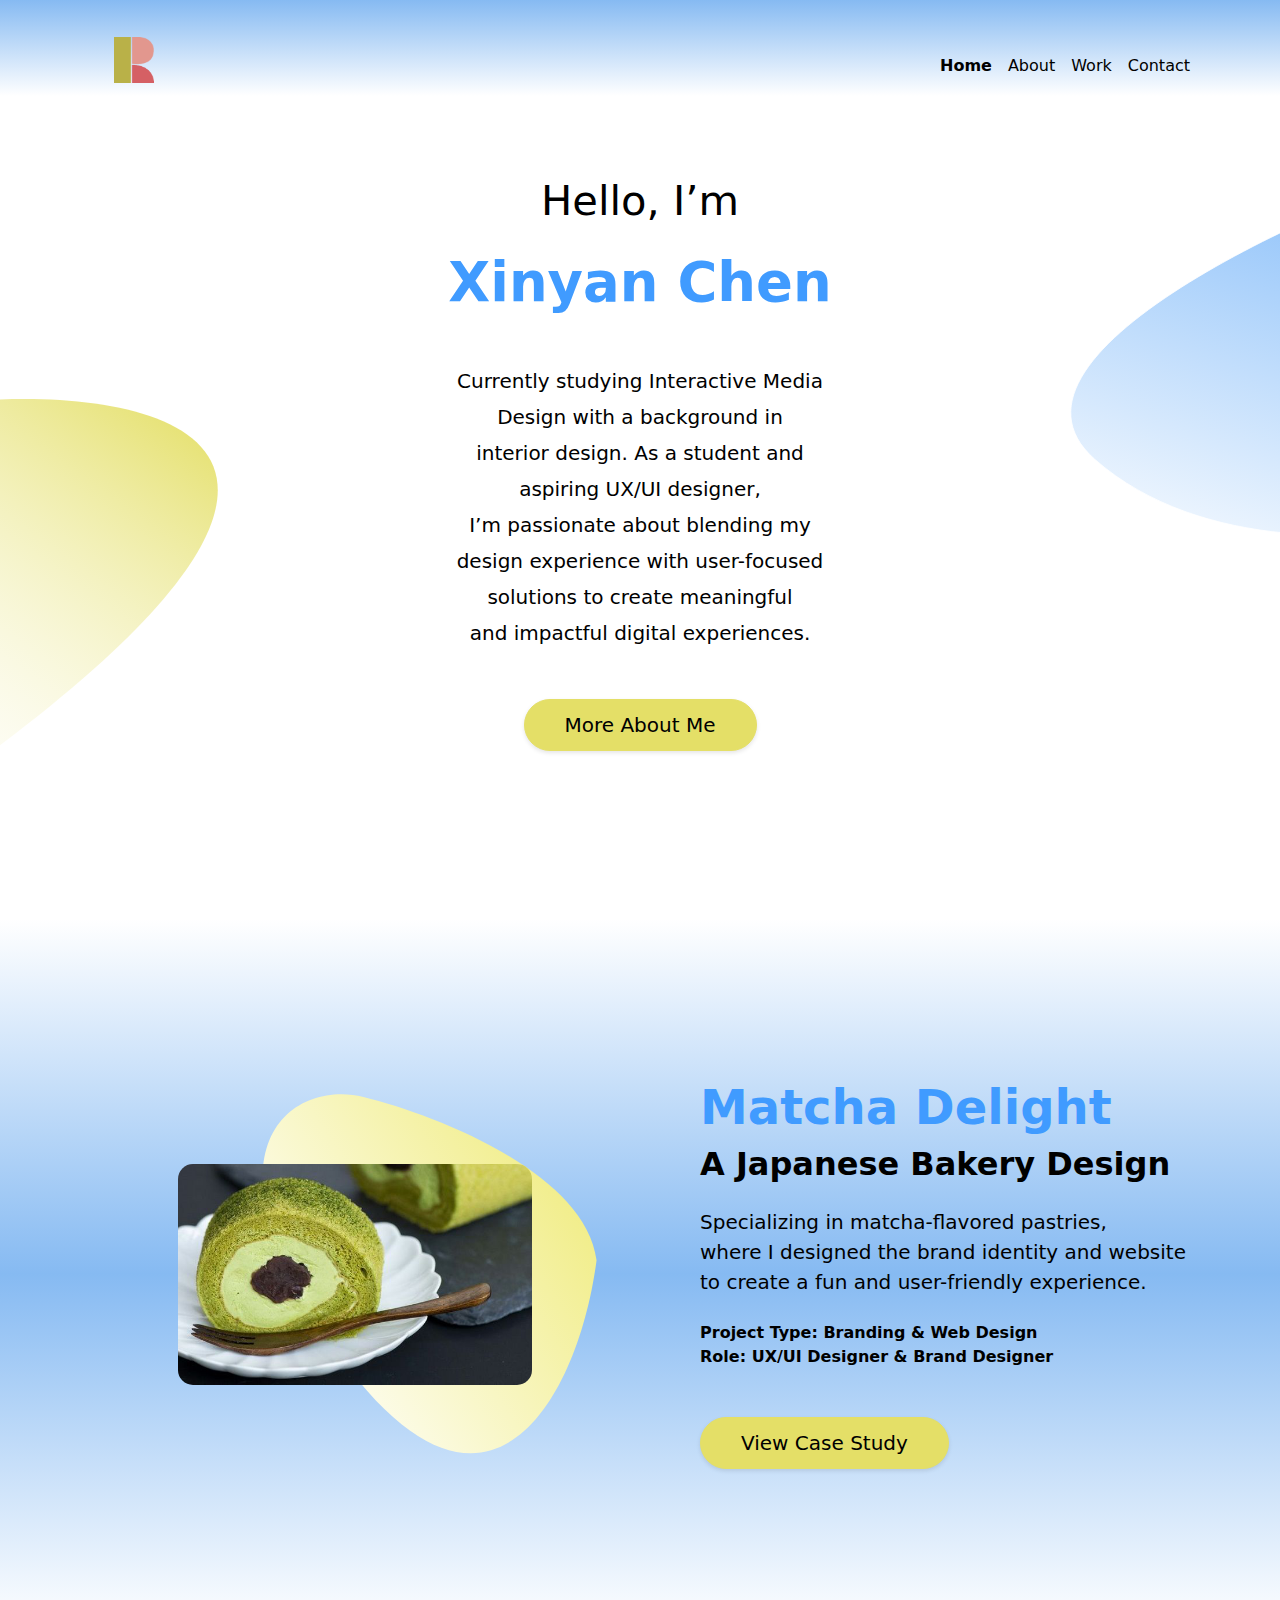
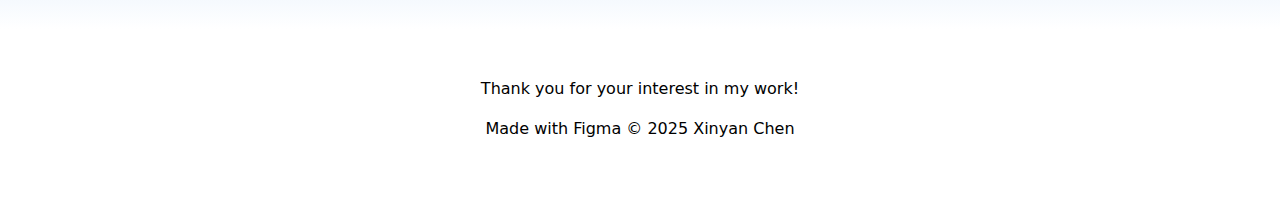
==== index.html @ 8887ed8b "review" ====
<!DOCTYPE html>
<html lang="en">

<head>
    <meta charset="UTF-8">
    <meta name="viewport" content="width=device-width, initial-scale=1.0">
    <title>Portfolio</title>
    <!-- Bootstrap CSS -->
    <link href="https://cdn.jsdelivr.net/npm/bootstrap@5.3.3/dist/css/bootstrap.min.css" rel="stylesheet"
        integrity="sha384-QWTKZyjpPEjISv5WaRU9OFeRpok6YctnYmDr5pNlyT2bRjXh0JMhjY6hW+ALEwIH" crossorigin="anonymous">
    <!-- Bootstrap icons -->
    <link rel="stylesheet" href="https://cdn.jsdelivr.net/npm/bootstrap-icons@1.11.3/font/bootstrap-icons.min.css">
    <!-- Custom CSS -->
    <link rel="stylesheet" href="./css/main.css">

</head>

<body>
    <header>
        <nav class="navbar navbar-expand-xl custom-navbar">
            <div class="container-xl">

                <a class="navbar-brand order-1" href="#">
                    <img src="./images/logo.png" alt="My portfolio logo" width="40">
                </a>

                <!-- 汉堡菜单按钮：在中小屏幕时显示，靠左 -->
                <button class="navbar-toggler" type="button" data-bs-toggle="collapse"
                    data-bs-target="#navbarSupportedContent" aria-controls="navbarSupportedContent"
                    aria-expanded="false" aria-label="Toggle navigation">
                    <span class="navbar-toggler-icon"></span>
                </button>

                <!-- 导航菜单：大屏显示在右，中小屏隐藏在汉堡里 -->
                <div class="collapse navbar-collapse order-lg-2" id="navbarSupportedContent">
                    <ul class="navbar-nav ms-auto mb-2 mb-lg-0">
                        <li class="nav-item">
                            <a class="nav-link active home-link" aria-current="page" href="pages/index.html">Home</a>
                        </li>
                        <li class="nav-item">
                            <a class="nav-link" href="pages/about.html">About</a>
                        </li>
                        <li class="nav-item">
                            <a class="nav-link" href="#work">Work</a>
                        </li>
                        <li class="nav-item">
                            <a class="nav-link" href="pages/contact.html">Contact</a>
                        </li>
                    </ul>
                </div>
            </div>
        </nav>
    </header>

    <main>
        <!-- Introduction Section -->
        <section id="intro" class="intro-section d-flex align-items-center justify-content-center text-center pb-2">
            <div class="container-xl">
                <h3 class="fs-3 mb-4 ">Hello, I’m</h3>
                <h1 class="fs-1 mb-5">Xinyan Chen</h1>
                <p class="lead mb-5">
                    Currently studying Interactive Media<br>
                    Design with a background in <br>
                    interior design. As a student and <br>
                    aspiring UX/UI designer,<br>
                    I’m passionate about blending my <br>
                    design experience with user-focused<br>
                    solutions to create meaningful<br>
                    and impactful digital experiences.
                </p>
                <a class="btn btn-custom btn-lg" href="#about">More About Me</a>
            </div>
        </section>

        <!-- Case Section -->
        <section id="case" class="case-section ">
            <div class="container-xl">
                <div class="row">
                    <div class="case-image-section col-12 col-md-6 mb-5 mb-md-0">
                        <div class="case-image">
                            <img src="./images/matcha.png" alt="A image of Matcha delight bakery project">
                        </div>
                    </div>   
                    <div class="case-content-section col-12 col-md-6 d-flex justify-content-center align-items-center col-md-6 ps-md-5">
                        <div class="case-content">
                            <div>
                                <h2 class="fs-2 ">Matcha Delight</h2>
                                <h4 class="fs-4 mb-4">A Japanese Bakery Design</h3>
                            </div>
                            <div>
                                <p class="lead fs-5 mb-4">Specializing in matcha-flavored pastries,<br>
                                where I designed the brand identity and website<br>
                                to create a fun and user-friendly experience.</p>
                            </div>
                            <div>
                                <p class="fs-6 mb-4 pb-4">Project Type: Branding & Web Design<br>
                                Role: UX/UI Designer & Brand Designer</p>
                             <div class="d-flex justify-content-center justify-content-md-start mt-3">
                                 <a class="btn btn-case btn-custom btn-lg" href="">View Case Study</a>
                             </div>
                    </div>
                </div>
            </div>
        </section>
    </main>

    <footer class="text-black text-center ">
        <div class="container-xl pt-5 pb-5">
            <p>Thank you for your interest in my work!</p>
            <p>Made with Figma © 2025 Xinyan Chen</p>
        </div>
    </footer>

    <!-- Bootstrap JS -->
    <script src="https://cdn.jsdelivr.net/npm/bootstrap@5.3.3/dist/js/bootstrap.bundle.min.js"
        integrity="sha384-YvpcrYf0tY3lHB60NNkmXc5s9fDVZLESaAA55NDzOxhy9GkcIdslK1eN7N6jIeHz"
        crossorigin="anonymous"></script>
</body>

</html>
---- css/main.css ----
:root{
  color: #409BFF; 
  --bs-primary:#409BFF;
    --bs-primary-rgb:134, 186, 242;
    --bs-secondary:#E4DF67;
    --bs-secondary-rgb:228, 234, 221;
    --bs-body-color:#000;
   
}


footer a{
    color:inherit;
}

/* ---------------------------------------------------------------- */
/* 设置 btn-custom 类的按钮样式 */
.btn-custom {
  background-color: var(--bs-secondary); /* 设置按钮背景色为 #E4DF67 */
  color: #000; /* 设置按钮文字颜色为黑色 */
  border-color: var(--bs-secondary); /* 设置按钮边框颜色 */
  border-radius: 50px; /* 设置圆角，左右两边为半圆 */
  padding: 10px 40px; /* 增加按钮的左右内边距，避免文字靠得太近 */
  box-shadow: 0px 2px 4px rgba(0, 0, 0, 0.1); /* 添加按钮下方阴影 */
  display: inline-flex; /* 使用 flexbox 使文字居中 */
  justify-content: center; /* 水平居中 */
  align-items: center; /* 垂直居中 */
  width: auto; /* 自动调整按钮宽度 */
}

/* 设置鼠标悬停时的效果 */
.btn-custom:hover {
  background-color: #d4cf3c; /* 悬停时背景色变为稍微暗一些的黄色 */
  border-color: #d4cf3c; /* 悬停时边框颜色也变为暗黄色 */
}

/* 设置点击时的效果 */
.btn-custom:active {
  background-color:  #d4cf3c; /* 点击时背景色与悬停效果相同 */
  border-color:  #d4cf3c; /* 点击时边框颜色与悬停一致 */
}
/* ---------------------------------------------------------------- */

.fs-1 {
  font-size: 3.4rem !important;/* 或者任何你希望的更大尺寸 */
  color: #409BFF; 
  font-weight: bold;
}

.fs-2 {
  font-size: 3rem !important; 
  color: #409BFF;
  font-weight: bold; 
}

.fs-3 {
  font-size: 2.6rem !important;
}

.fs-4 {
  font-size: 2rem !important; 
  color: inherit; 
  font-weight: bold;
}

.fs-5 {
  font-size: 0.9rem; 
}

.fs-6 {
  font-size: 1.5rem; 
  font-weight: bold; 
}

.P {
  font-size: 1.2rem; 
}
/* ---------------------------------------------------------------- */

/* 自定义导航栏背景：上蓝下透明 */
.custom-navbar {
    background: linear-gradient(to bottom, rgb(134, 186, 242), rgb(255, 255, 255));
  } 

  .navbar-nav .nav-link {
    color: #000 !important; /* 默认黑色 */
  }
  
  /* 当前激活链接加粗 */
  .navbar-nav .nav-link.active {
    font-weight: bold;
  }
  
  /* 点击时显示蓝色边框 */
.navbar-nav .nav-link:focus {
  color: #409BFF; 
  border: 2px solid #409BFF;
  background-color: rgba(71, 142, 248, 0.068); /* 可选，增加轻微背景感 */
  padding: 6px 12px; /* 控制文字与边框的间距：上下6px，左右12px */
  border-radius: 2px; /* 可选，圆角更好看 */
  }
  
  /* 鼠标 hover 时也可以有轻微蓝色反馈 */
  .navbar-nav .nav-link:hover {
    color: #409BFF !important;
  }
/* 汉堡图标变蓝 */
.navbar-toggler-icon {
    background-image: url("data:image/svg+xml,%3csvg xmlns='http://www.w3.org/2000/svg' viewBox='0 0 30 30'%3e%3cpath stroke='%230d6efd' stroke-width='2' d='M4 7h22M4 15h22M4 23h22'/%3e%3c/svg%3e");
  }

/* ---------------------------------------------------------------- */


  /* 设置 Logo和nav汉堡包 边距 */
 
  .navbar-brand {
    margin-left: 2rem;
  }

  /* 在平板和手机屏幕时，汉堡包左边距为 20px */
  @media (max-width: 1199px) {
    .navbar-toggler {
      margin-left: 1rem;
      text-align: center;
      margin-top: 2rem; 
    }

    .navbar-brand {
        margin: 0 auto; /* 水平居中 */
        top: 2rem; ;
        position: absolute;
        left: 50%;
        transform: translateX(-50%);
      }

  }
/* 保证下拉菜单中的 Logo 在上方，导航项在下方 */
.navbar-collapse {
    display: flex;
    flex-direction: column; /* 使 Logo 和导航项垂直排列 */
    align-items: center; /* 让 Logo 和导航项都居中 */
    justify-content: flex-start; /* 使 Logo 位于上方，导航项在 Logo 下方 */
}


  /* 导航项 */
  .navbar-nav {
    width: 100%;
    display: flex;
    flex-direction: column; /* 让导航项垂直排列 */
    align-items: center; /* 居中导航项 */
    justify-content: flex-start; /* 保证导航项从顶部开始 */
    padding-top: 20px;
  }


 /* 在大屏幕时确保导航菜单右对齐 */
@media (min-width: 1200px) {
    .navbar-nav {
        display: flex;
        justify-content: flex-end; /* 确保导航菜单靠右 */
        margin-top: 1rem; 
    }
  
    .navbar-toggler {
        display: none; /* 隐藏汉堡包按钮 */
    }

    .navbar-brand {
      margin-right: auto; /* 确保 Logo 位于最左边 */
      margin-top: 1.5rem; 
    }
}

/* ---------------------------------------------------------------- */
.intro-section {
  margin-top: 5rem;
  margin-bottom: 10rem;  
  /* 减少与 navbar 的距离 */
}

.intro-section p {
  line-height: 1.8;

}

@media (min-width: 768px) {
  .intro-section {
    padding-left: 6rem;
    padding-right: 6rem;
  }
}

@media (min-width: 1200px) {
  .intro-section {
    padding-left: 6rem;
    padding-right: 6rem;
  }
}


.intro-section {
  display: flex;
  justify-content: center; /* 水平居中 */
  align-items: center;      /* 垂直居中 */
  text-align: center;       /* 让文字居中 */
  position: relative;
  background-image: url(../images/background-1.svg), url(../images/background-2.svg);
  background-position: 20px bottom, calc(100% - 20px) top; /* 控制图形的位置 */
  background-repeat: no-repeat; /* 防止图形重复 */
  background-size: 300px 300px, 300px 300px; /* 固定图形大小 */
  
}

/* 使用媒体查询确保当屏幕宽度大于 1200px 时，背景图不会被拉伸 */
@media (min-width: 1200px) {
  .intro-section {
      background-size: 360px 360px, 360px 360px; /* 固定图形大小 */
      background-position:
      calc(50% - 360px - 180px) bottom, /* 左图 */
      calc(50% + 360px + 180px) top;   /* 右图 */
  }
}

@media (min-width: 768px) and (max-width: 1199px) {
  .intro-section {
    background-size: 25% auto, 25% auto; /* 背景图大小在小屏幕上自适应 *
    background-position: left bottom, right top; /* 贴边对齐 */
  }
}


/* 另外，如果需要让背景图在小屏幕上自适应扩展，则可以调整小屏幕下的背景图大小 */
@media (max-width: 767px) {
  .intro-section {
      background-size: 25% auto, 25% auto; /* 背景图大小在小屏幕上自适应 */
      background-position: left, right top; /* 贴边对齐 */
  }
}

/* ---------------------------------------------------------------- */

.case-section {
  background: linear-gradient(to bottom, rgb(255, 255, 255), rgb(134, 186, 242), rgb(255, 255, 255));
} 

.case-image-section {
  display: flex;
  justify-content: center;
  align-items: center;
}

.case-image {
  display: flex;
  justify-content: center;
  align-items: center;
  position: relative;
}

.case-image img {
  width: 100%; /* 确保图片在容器内自适应 */
  height: auto; /* 保持图片的比例 */
  border-radius: 15px; /* 如果需要圆角，可以加上这个 */
  z-index: 1; 
}

.case-image::after {
  background-image: url('../images/Vector-5.svg'); 
  content: "";
  position: absolute;
  background-size: contain;
  background-repeat: no-repeat;
  z-index: 0;
}

@media (min-width: 1200px) {

  .case-image {
    width: 65%;
  }
  
  .case-image::after {
    top: -70px;
    right: -90px;
    width: 360px; /* 你可以调整 */
    height: 360px; 
  }
  }

@media (min-width: 768px) and (max-width: 1199px) {
  .case-image {
    width: 65%; /* 调整case-image的宽度，让它根据屏幕适当缩小 */
  }

  .case-image::after {
    top: -50px;
    right: -50px;
    width: 200px; /* 你可以调整 */
    height: 200px; 
  }
}

@media (max-width: 767px) {
  .case-content-section  {
    padding-left: 2rem;
    padding-right: 2rem;
    text-align: center;  /* 确保文本居中 */
    display: flex;
    flex-direction: column; /* 使内容竖直排列 */
    justify-content: center;
    align-items: center;
  }

  .case-image {
    width: 80%;
  }
  
  .case-image::after {
    top: -50px;
    right: -50px;
    width: 250px; /* 你可以调整 */
    height: 250px; 
  }

  .fs-2 {
    font-size: 250% !important; /* 相对于父元素字体大小缩小 */
  }

  .fs-4 {
    font-size: 140% !important; /* 相对于父元素字体大小缩小 */
  }

  .fs-5 {
    font-size: 85% !important; /* 相对于父元素字体大小缩小 */
  }

  .fs-6 {
    font-weight: normal !important;; /* 在小屏幕下取消加粗 */
  }
}

.case-section {
  padding-top: 3rem;  /* 默认情况下的顶部内边距 */
  padding-bottom: 3rem;  /* 默认情况下的底部内边距 */
}

@media (max-width: 767px) {
  .case-section {
    padding-top: 4rem;  /* 平板及更大的屏幕上的顶部内边距 */
    padding-bottom: 4rem;  /* 平板及更大的屏幕上的底部内边距 */
  }
}

@media (min-width: 768px) {
  .case-section {
    padding-top: 4rem;  /* 平板及更大的屏幕上的顶部内边距 */
    padding-bottom: 4rem;  /* 平板及更大的屏幕上的底部内边距 */
  }
}

@media (min-width: 1200px) {
  .case-section {
    padding-top: 10rem;  /* 大屏幕上的顶部内边距 */
    padding-bottom: 10rem;  /* 大屏幕上的底部内边距 */
  }
}
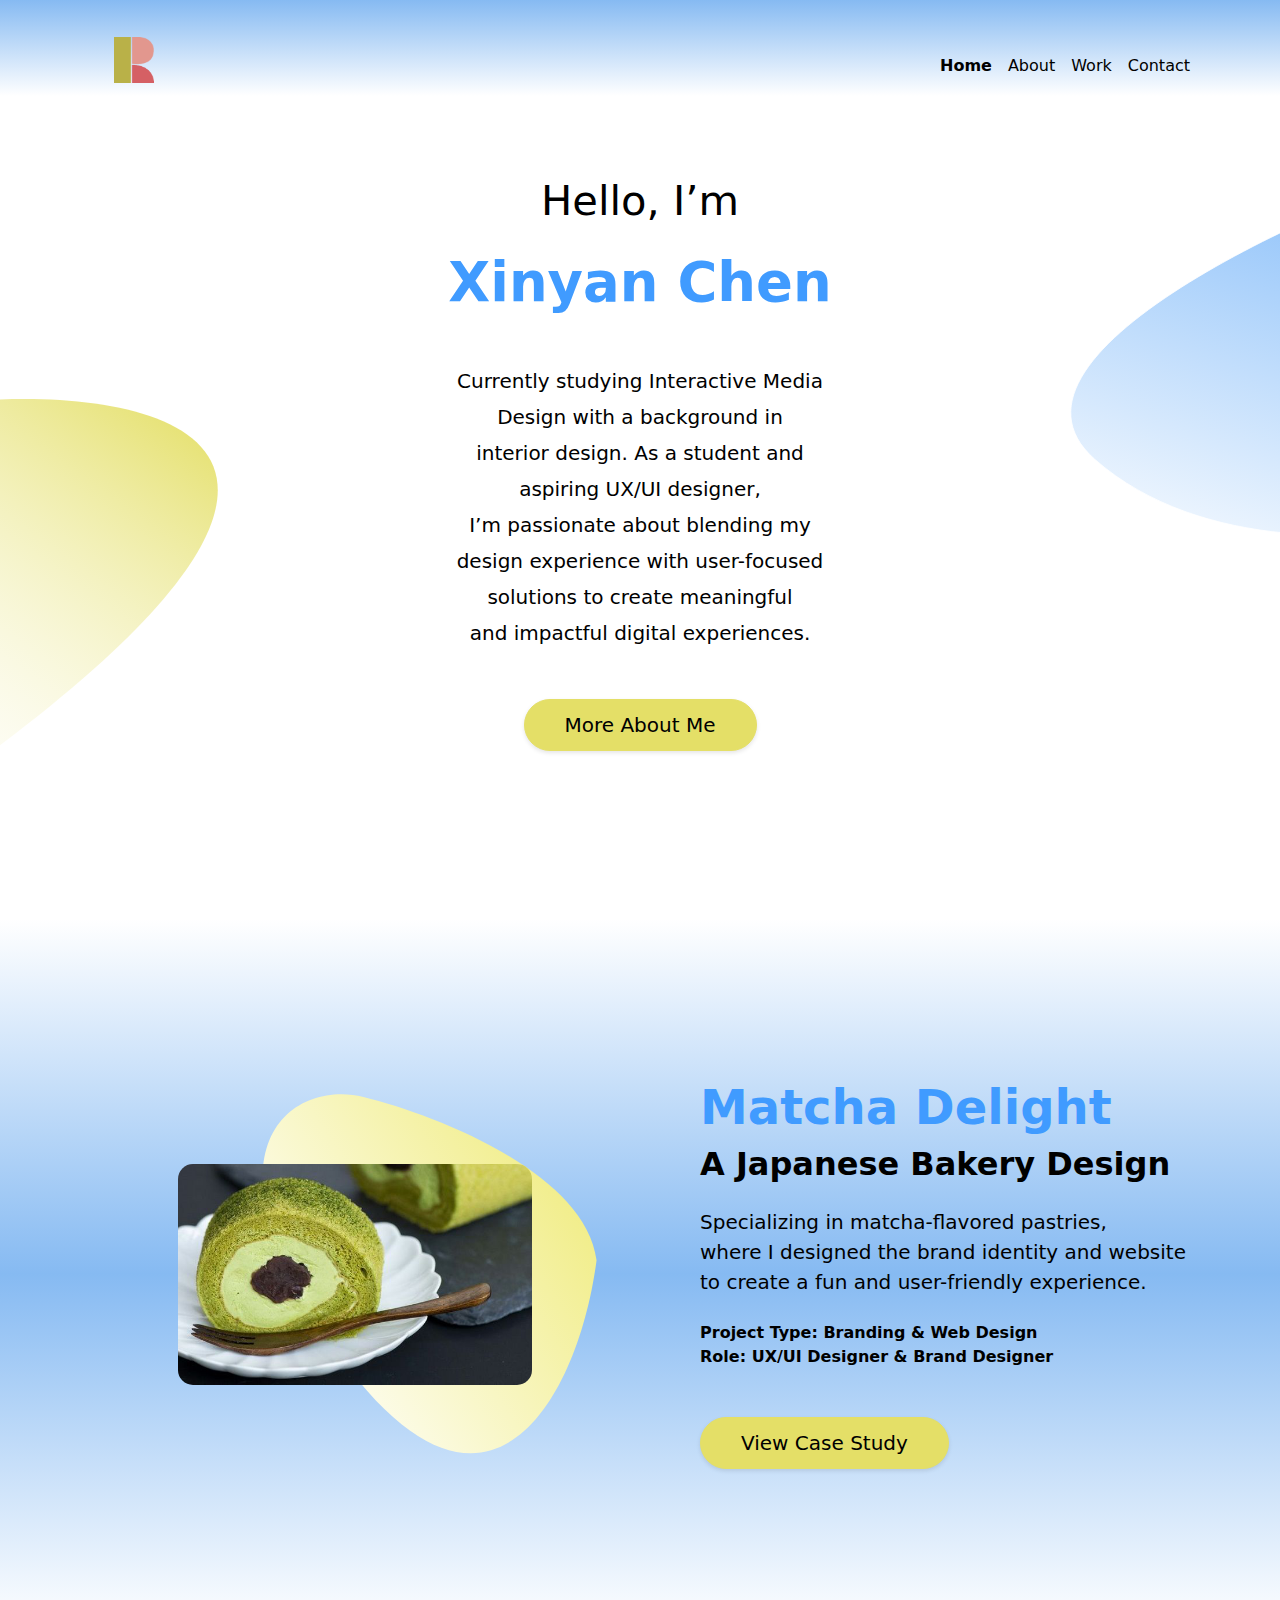
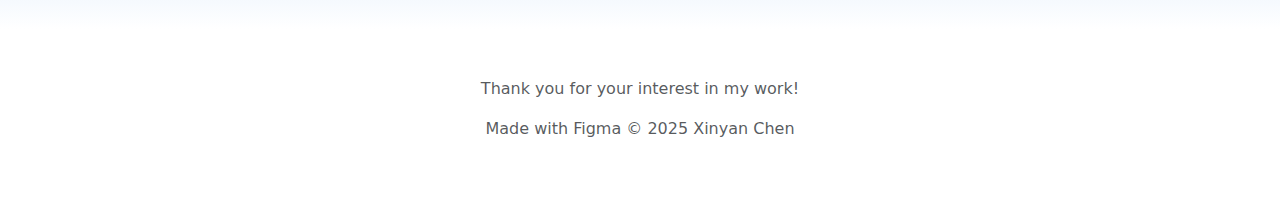
==== commit 4b516ef4: "modified" ====
--- a/index.html
+++ b/index.html
@@ -106,8 +106,8 @@
 
     <footer class="text-black text-center ">
         <div class="container-xl pt-5 pb-5">
-            <p>Thank you for your interest in my work!</p>
-            <p>Made with Figma © 2025 Xinyan Chen</p>
+            <p class="text-muted">Thank you for your interest in my work!</p>
+            <p class="text-muted">Made with Figma © 2025 Xinyan Chen</p>
         </div>
     </footer>
 
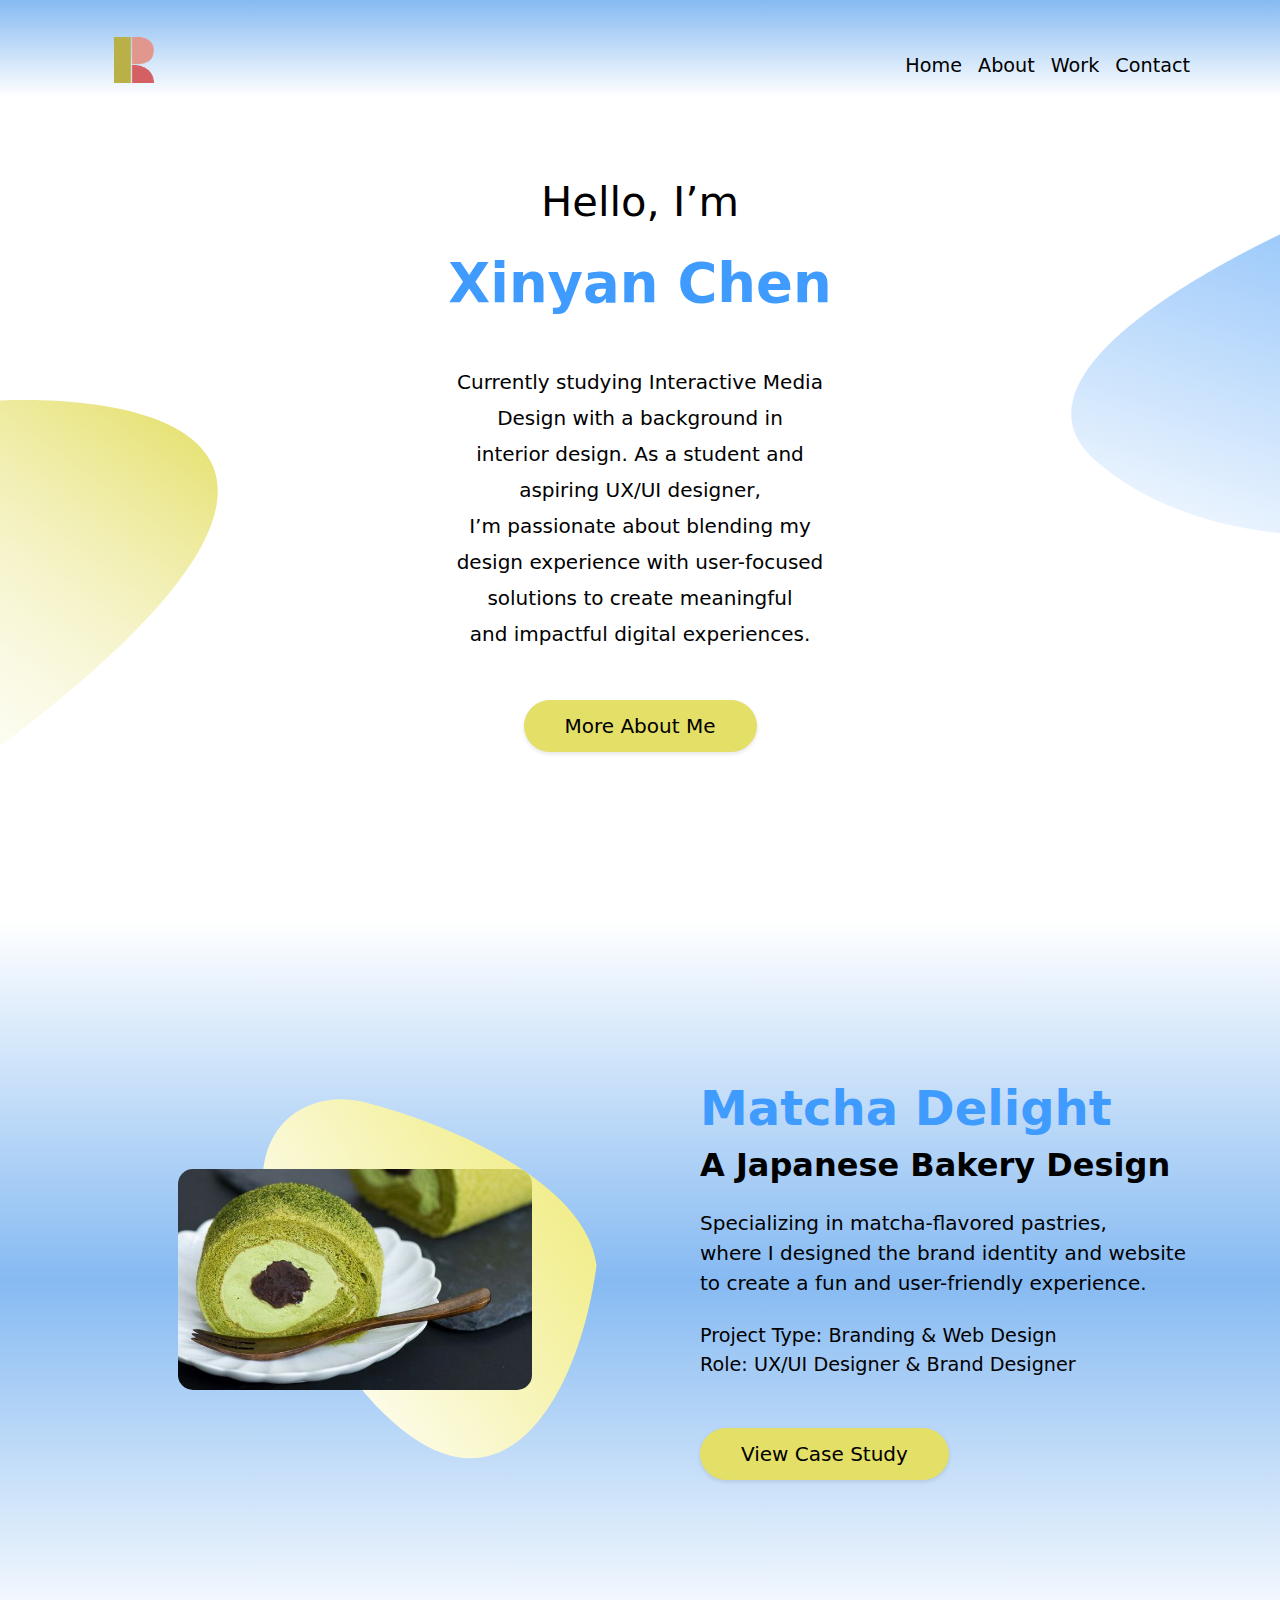
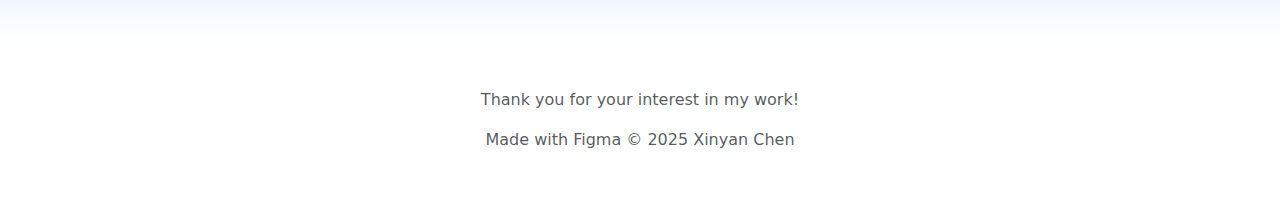
==== commit d88901c2: "modified" ====
--- a/index.html
+++ b/index.html
@@ -35,16 +35,16 @@
                 <div class="collapse navbar-collapse order-lg-2" id="navbarSupportedContent">
                     <ul class="navbar-nav ms-auto mb-2 mb-lg-0">
                         <li class="nav-item">
-                            <a class="nav-link active home-link" aria-current="page" href="pages/index.html">Home</a>
+                            <a class="fs-6 nav-link home-link" aria-current="page" href="#">Home</a>
                         </li>
                         <li class="nav-item">
-                            <a class="nav-link" href="pages/about.html">About</a>
+                            <a class="fs-6 nav-link" href="about.html">About</a>
                         </li>
                         <li class="nav-item">
-                            <a class="nav-link" href="#work">Work</a>
+                            <a class="fs-6 nav-link" href="#work">Work</a>
                         </li>
                         <li class="nav-item">
-                            <a class="nav-link" href="pages/contact.html">Contact</a>
+                            <a class="fs-6 nav-link" href="contact.html">Contact</a>
                         </li>
                     </ul>
                 </div>
@@ -68,7 +68,7 @@
                     solutions to create meaningful<br>
                     and impactful digital experiences.
                 </p>
-                <a class="btn btn-custom btn-lg" href="#about">More About Me</a>
+                <a class="btn btn-custom btn-lg" href="/portfolio/about.html">More About Me</a>
             </div>
         </section>
 
--- a/css/main.css
+++ b/css/main.css
@@ -68,8 +68,8 @@
 }
 
 .fs-6 {
-  font-size: 1.5rem; 
-  font-weight: bold; 
+  font-size: 1.2rem !important; 
+
 }
 
 .P {
@@ -97,7 +97,7 @@
   border: 2px solid #409BFF;
   background-color: rgba(71, 142, 248, 0.068); /* 可选，增加轻微背景感 */
   padding: 6px 12px; /* 控制文字与边框的间距：上下6px，左右12px */
-  border-radius: 2px; /* 可选，圆角更好看 */
+  border-radius: 5px; /* 可选，圆角更好看 */
   }
   
   /* 鼠标 hover 时也可以有轻微蓝色反馈 */
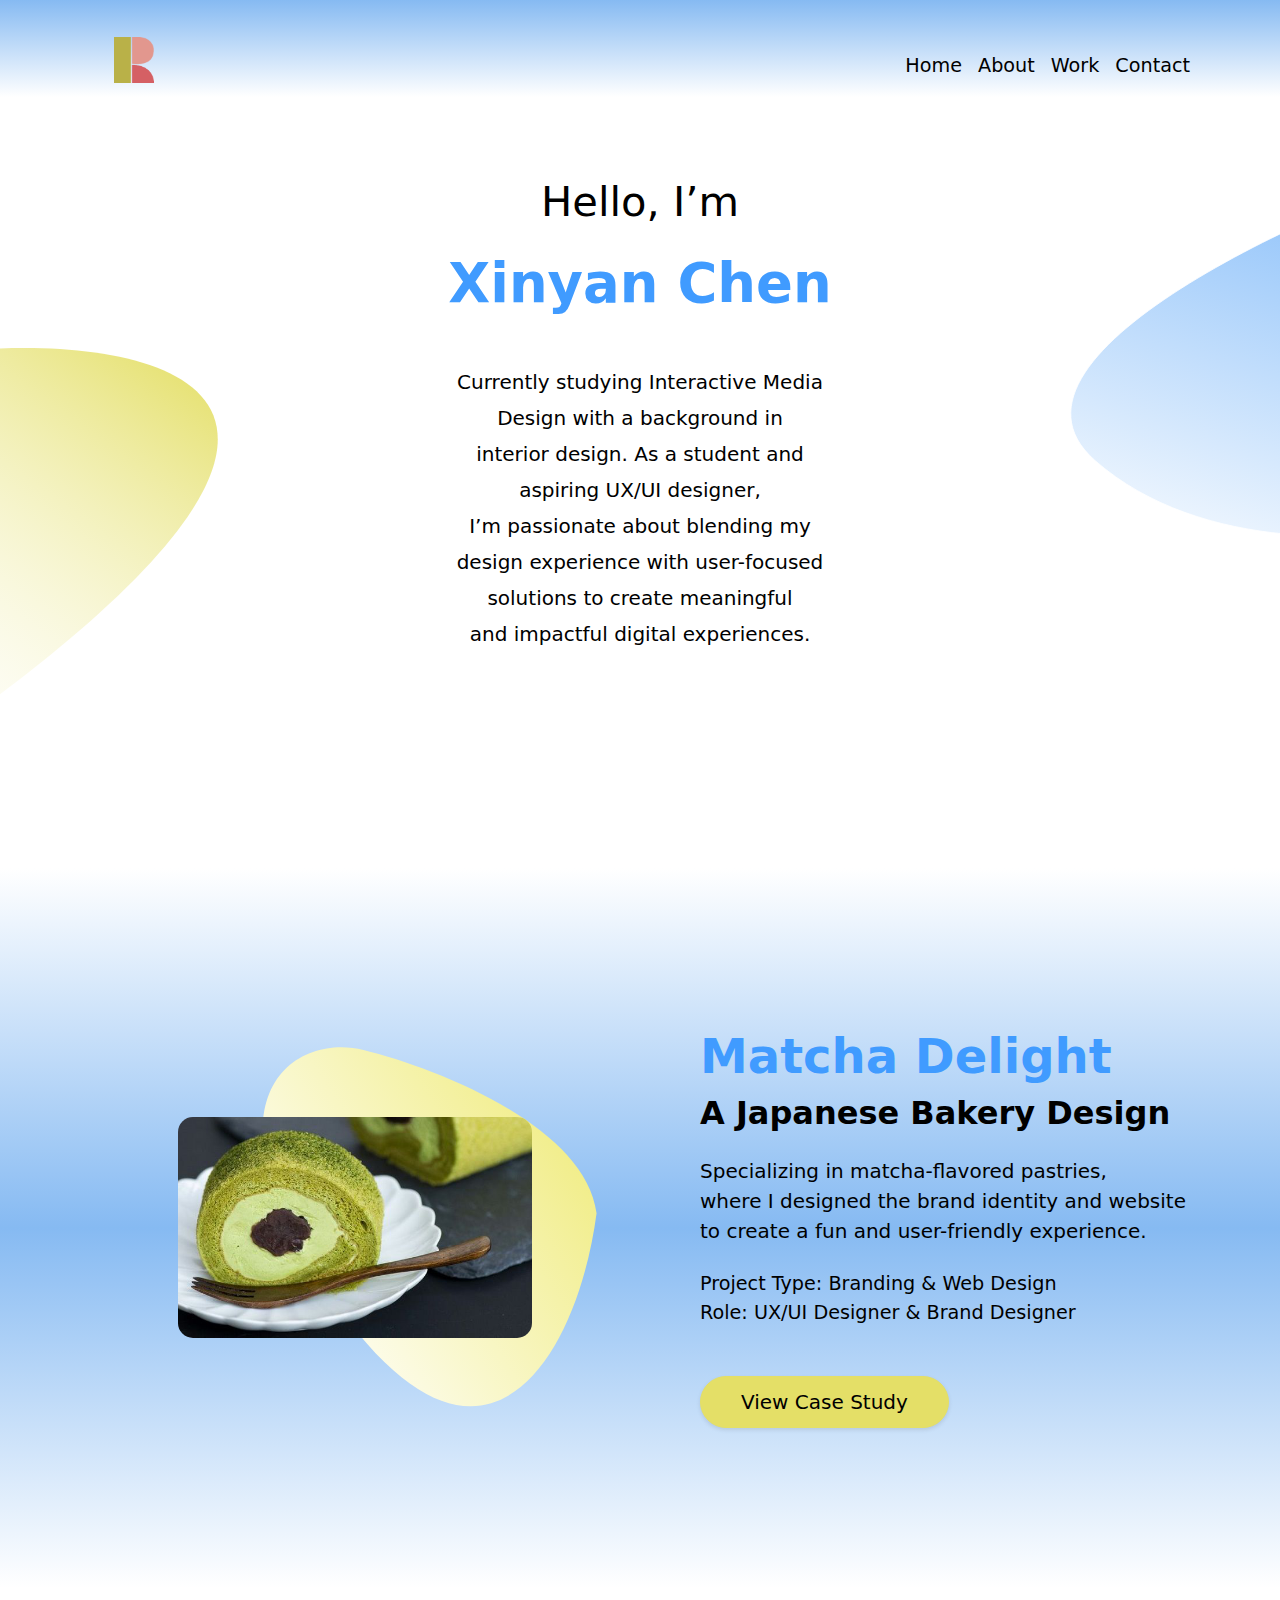
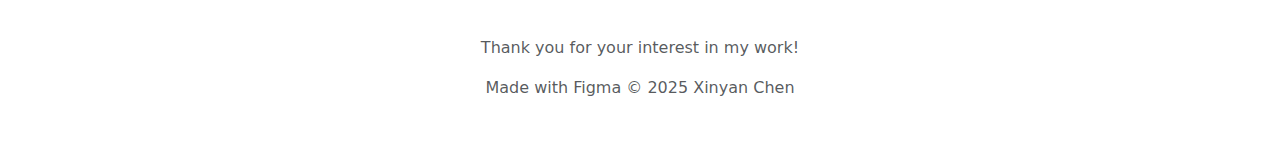
==== commit 685c1313: "reviw" ====
--- a/index.html
+++ b/index.html
@@ -5,6 +5,22 @@
     <meta charset="UTF-8">
     <meta name="viewport" content="width=device-width, initial-scale=1.0">
     <title>Portfolio</title>
+    <!-- Accessibility: Add skip link -->
+    <link rel="stylesheet" href="./css/main.css">
+    <style>
+        .skip-link {
+            position: absolute;
+            top: -40px;
+            left: 0;
+            background: #000;
+            color: #e994b9;
+            padding: 8px;
+            z-index: 100;
+        }
+        .skip-link:focus {
+            top: 0;
+        }
+    </style>
     <!-- Bootstrap CSS -->
     <link href="https://cdn.jsdelivr.net/npm/bootstrap@5.3.3/dist/css/bootstrap.min.css" rel="stylesheet"
         integrity="sha384-QWTKZyjpPEjISv5WaRU9OFeRpok6YctnYmDr5pNlyT2bRjXh0JMhjY6hW+ALEwIH" crossorigin="anonymous">
@@ -16,6 +32,9 @@
 </head>
 
 <body>
+     <!-- Accessibility: Add skip to main content link -->
+     <a href="#main-content" class="skip-link">Skip to main content</a>
+
     <header>
         <nav class="navbar navbar-expand-xl custom-navbar">
             <div class="container-xl">
@@ -38,13 +57,13 @@
                             <a class="fs-6 nav-link home-link" aria-current="page" href="#">Home</a>
                         </li>
                         <li class="nav-item">
-                            <a class="fs-6 nav-link" href="about.html">About</a>
+                            <a class="fs-6 nav-link" href="/about.html">About</a>
                         </li>
                         <li class="nav-item">
                             <a class="fs-6 nav-link" href="#work">Work</a>
                         </li>
                         <li class="nav-item">
-                            <a class="fs-6 nav-link" href="contact.html">Contact</a>
+                            <a class="fs-6 nav-link" href="/contact.html">Contact</a>
                         </li>
                     </ul>
                 </div>
@@ -68,7 +87,7 @@
                     solutions to create meaningful<br>
                     and impactful digital experiences.
                 </p>
-                <a class="btn btn-custom btn-lg" href="/portfolio/about.html">More About Me</a>
+                    
             </div>
         </section>
 
@@ -96,7 +115,7 @@
                                 <p class="fs-6 mb-4 pb-4">Project Type: Branding & Web Design<br>
                                 Role: UX/UI Designer & Brand Designer</p>
                              <div class="d-flex justify-content-center justify-content-md-start mt-3">
-                                 <a class="btn btn-case btn-custom btn-lg" href="">View Case Study</a>
+                                 <a class="btn btn-case btn-custom btn-lg" href="" aria-label="View full case study of Matcha Delight project">View Case Study</a>
                              </div>
                     </div>
                 </div>
@@ -104,7 +123,7 @@
         </section>
     </main>
 
-    <footer class="text-black text-center ">
+    <footer class="text-black text-center" role="contentinfo">
         <div class="container-xl pt-5 pb-5">
             <p class="text-muted">Thank you for your interest in my work!</p>
             <p class="text-muted">Made with Figma © 2025 Xinyan Chen</p>
--- a/css/main.css
+++ b/css/main.css
@@ -39,6 +39,9 @@
   background-color:  #d4cf3c; /* 点击时背景色与悬停效果相同 */
   border-color:  #d4cf3c; /* 点击时边框颜色与悬停一致 */
 }
+
+
+
 /* ---------------------------------------------------------------- */
 
 .fs-1 {
--- a/css/main.css
+++ b/css/main.css
@@ -39,6 +39,9 @@
   background-color:  #d4cf3c; /* 点击时背景色与悬停效果相同 */
   border-color:  #d4cf3c; /* 点击时边框颜色与悬停一致 */
 }
+
+
+
 /* ---------------------------------------------------------------- */
 
 .fs-1 {
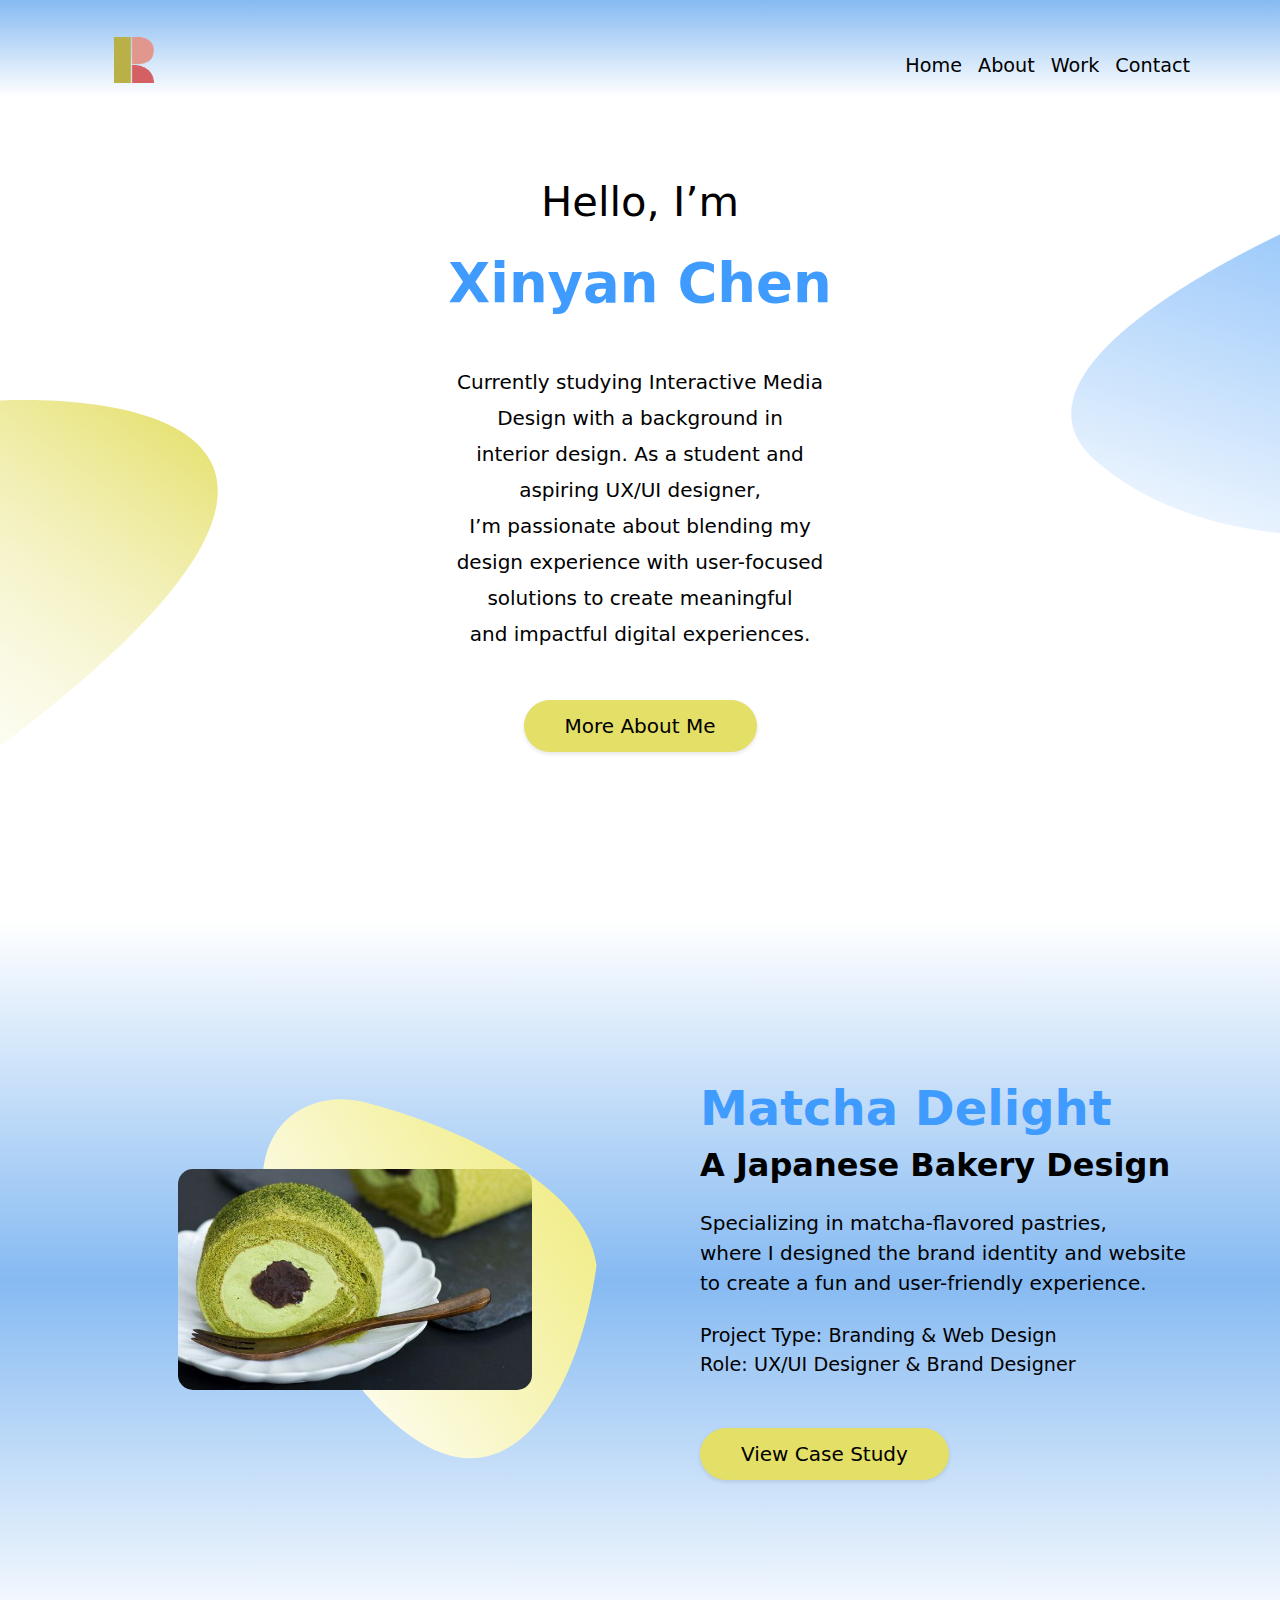
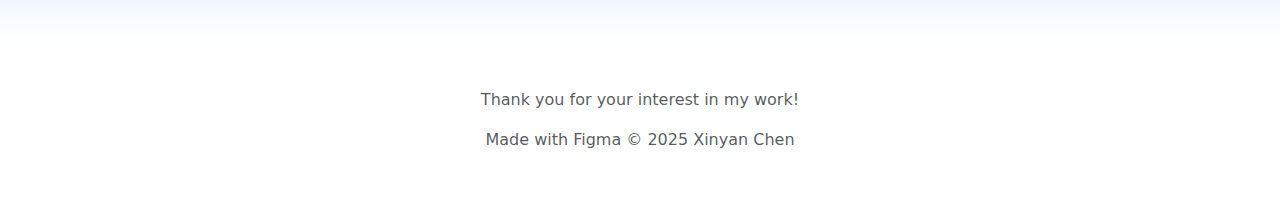
==== commit 124a2a8a: "review" ====
--- a/index.html
+++ b/index.html
@@ -87,7 +87,7 @@
                     solutions to create meaningful<br>
                     and impactful digital experiences.
                 </p>
-                    
+                <a class="btn btn-custom btn-lg" href="/portfolio/about.html">More About Me</a>
             </div>
         </section>
 
